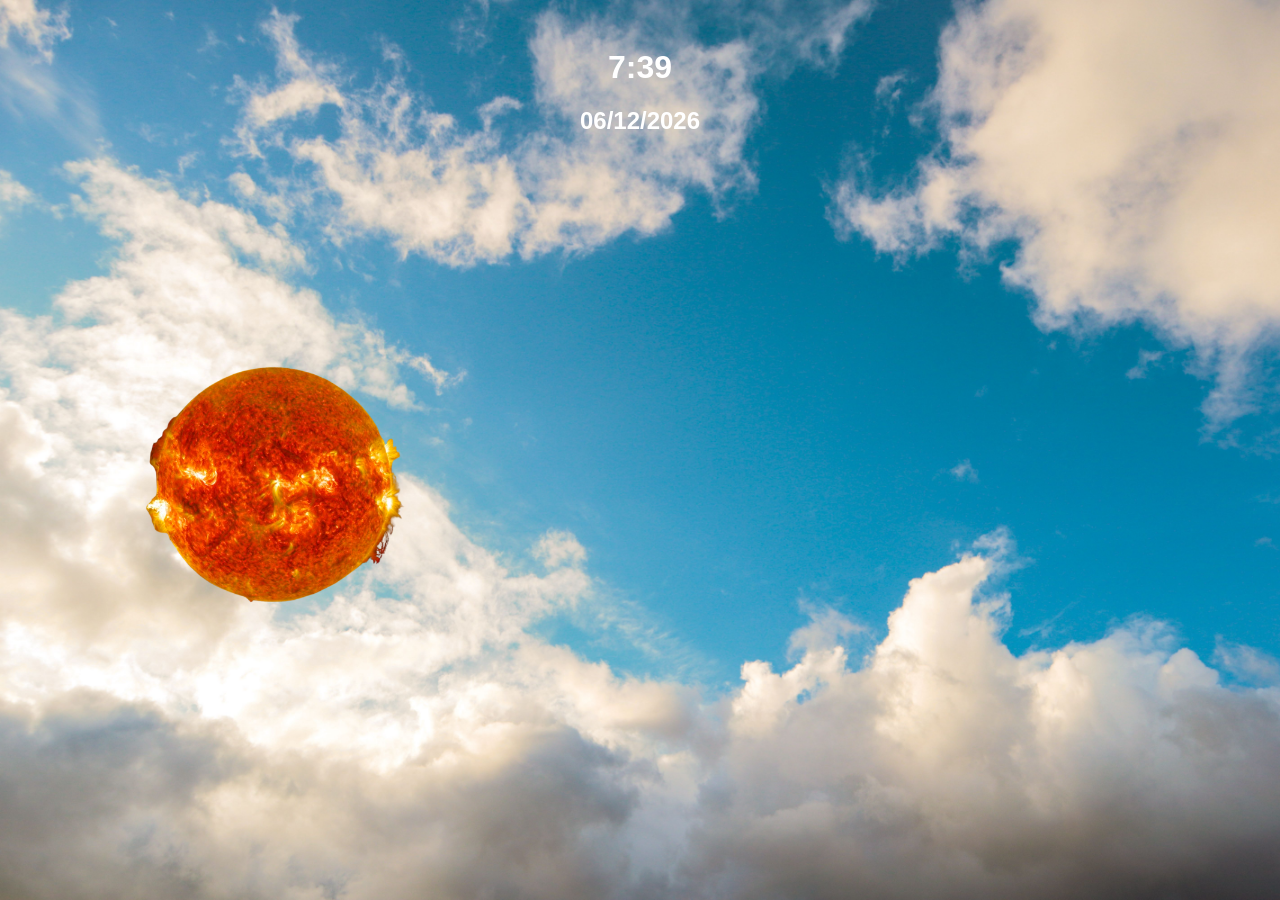
==== noparticles.html @ 77e28f68 "added a no particles mode which can be activated by clicking on the sun/moon. Also improved code for" ====
<!DOCTYPE html>
<html>
<!--Site made by and copyright to Charlie Lindsay-->
<!--I hope you love my site!-->

<head>
  <link rel="stylesheet" href="style.css">
  <link rel="icon" type="image/x-icon" href="images/moon.png">
  <title>Screensaver!</title>
</head>

<body id="body">
  <div id="info">
    <h1 id="time">Time</h1>
    <h2 id="date">Date</h2>
  </div>
  <a href="index.html"><img src="images/moon.png" width="300" id="moon" style="display:block;">
    <img src="images/sun.png" width="300" id="sun" style="display:block;">
  </a>
  <script src="parabola.js"></script>
  <script src="scriptnoparticles.js"></script>
</body>

</html>
---- style.css ----
body {
  background-color: black;
  background-repeat: none;
  background-size: cover;
  font-family: 'Gill Sans', 'Gill Sans MT', Calibri, 'Trebuchet MS', sans-serif;
}

img {
  position: absolute;
}

html,
body {
  overflow: hidden;
  height: 100%;
  margin: 0;
}

#info {
  color: white;
  text-align: center;
  width: 10%;
  position: absolute;
  left: 45%;
}
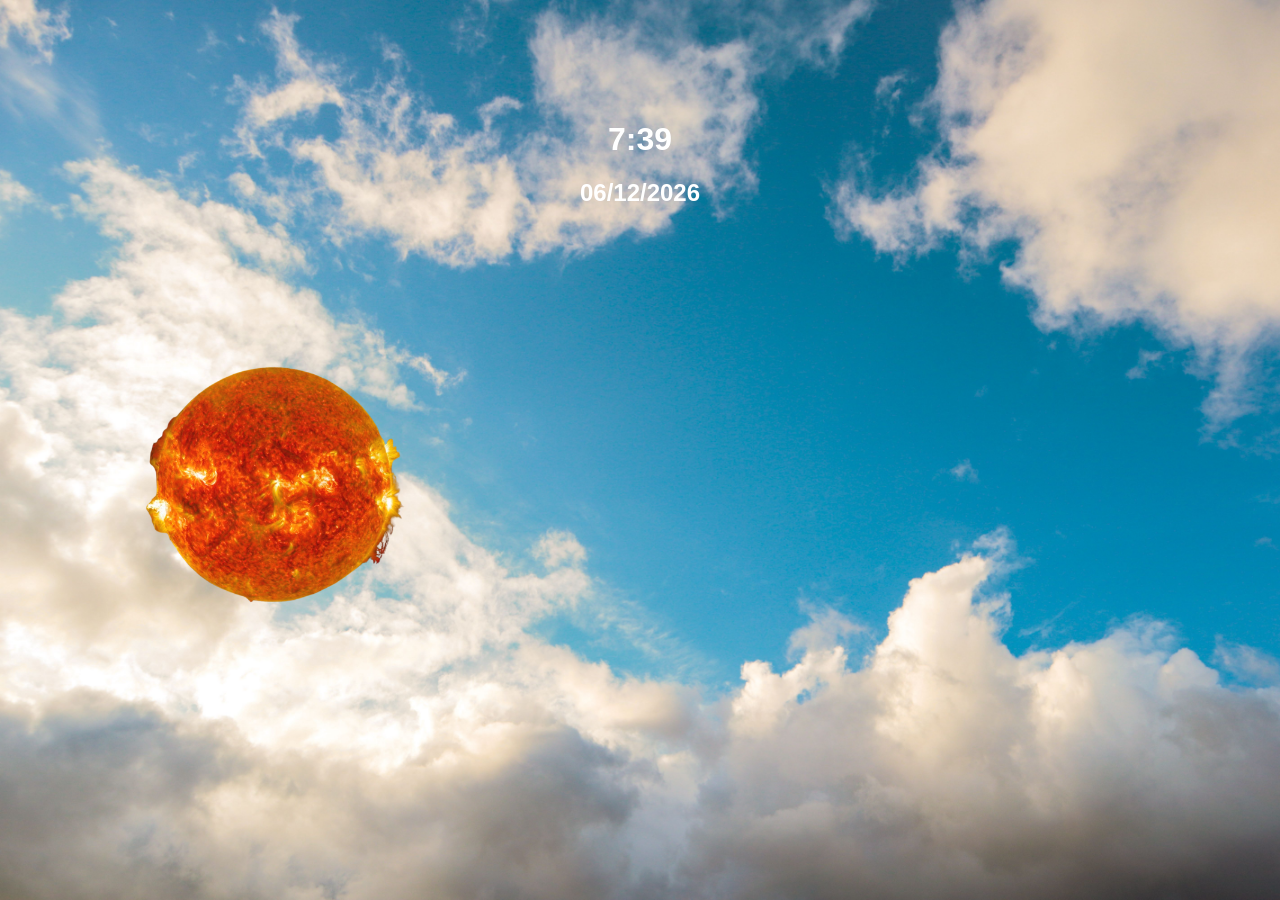
==== commit 451203df: "added lots of comments" ====
--- a/noparticles.html
+++ b/noparticles.html
@@ -8,6 +8,9 @@
   <link rel="icon" type="image/x-icon" href="images/moon.png">
   <title>Screensaver!</title>
 </head>
+<!--Everything is the same here as in index.html, and comments can be read there.
+The two differences are that there are no star/white particle images and the JavaScript file
+is different, with it not including parts for the fading in and out of those images. -->
 
 <body id="body">
   <div id="info">
--- a/style.css
+++ b/style.css
@@ -1,17 +1,18 @@
 body {
-  background-color: black;
+  background-color: black; /*Just as a fall-back*/
   background-repeat: none;
   background-size: cover;
-  font-family: 'Gill Sans', 'Gill Sans MT', Calibri, 'Trebuchet MS', sans-serif;
+  font-family: 'Gill Sans', 'Gill Sans MT', Calibri, 'Trebuchet MS', sans-serif; /*The font for all body text*/
 }
 
 img {
-  position: absolute;
+  position: absolute; /*Allows me to properly set the position using JavaScript*/
+  opacity:95%
 }
 
 html,
 body {
-  overflow: hidden;
+  overflow: hidden; /*Prevents scrollbar appearing*/
   height: 100%;
   margin: 0;
 }
@@ -20,6 +21,7 @@
   color: white;
   text-align: center;
   width: 10%;
-  position: absolute;
+  position: absolute; /*So it can be moved up and down easily using JavaScript and randomisation*/
   left: 45%;
+  z-index: 10; /*Ensures text is above images like the sun and moon*/
 }
